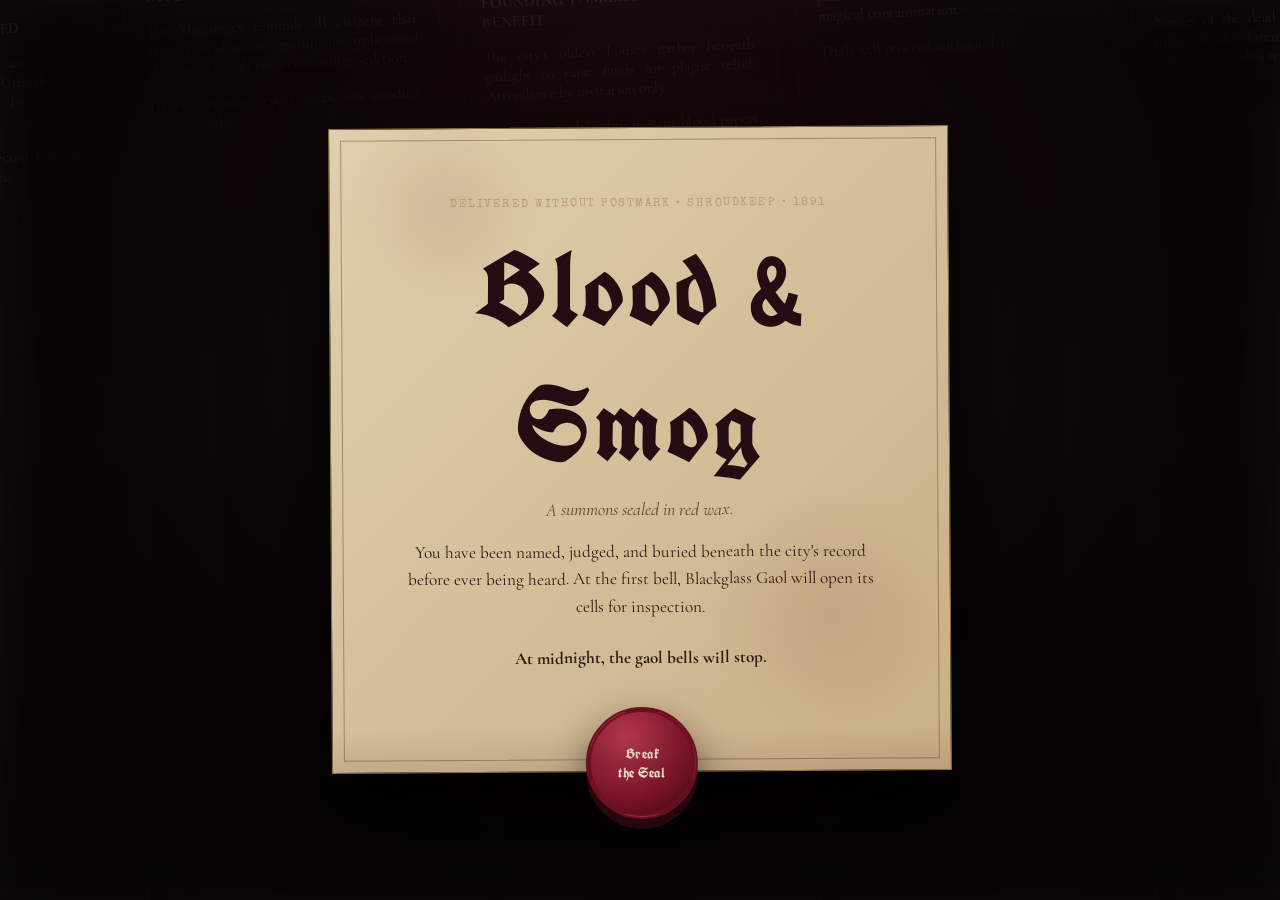
==== index.html @ 16b52034 "Add files via upload" ====
<!doctype html>
<html lang="en">
<head>
  <meta charset="utf-8">
  <meta name="viewport" content="width=device-width, initial-scale=1">
  <meta name="description" content="Blood & Smog — a gothic horror campaign set in Shroudkeep, 1891.">
  <title>Blood & Smog | Break the Seal</title>
  <link rel="stylesheet" href="styles.css">
</head>
<body class="landing-page">
  <div class="newspaper-wall" aria-hidden="true">
    <article class="news-column"><h2>The Shroudkeep Chronicle</h2><strong>PLAGUE CURFEW EXTENDED</strong><p>Citizens of the lower wards are ordered indoors before the ninth bell. Unauthorized gatherings will be dispersed by Sentinel authority.</p><p>Factory output remains unaffected. Officials deny reports of missing workers.</p></article>
    <article class="news-column"><h2>Evening Gazette</h2><strong>MAGIC REMAINS A CAPITAL OFFENCE</strong><p>The Magistracy reminds all citizens that possession of arcane instruments, unlicensed charms, or occult texts constitutes sedition.</p><p>Informants may report suspicious conduct anonymously.</p></article>
    <article class="news-column"><h2>The Silk Street Register</h2><strong>FOUNDING FAMILIES HOST WINTER BENEFIT</strong><p>The city's oldest houses gather beneath gaslight to raise funds for plague relief. Attendance by invitation only.</p><p>Servants are advised to present blood papers at the eastern gate.</p></article>
    <article class="news-column"><h2>Morning Dispatch</h2><strong>BLACKGLASS GAOL AT CAPACITY</strong><p>Officials attribute the increase in arrests to public disorder, vagrancy, and suspected magical contamination.</p><p>Trials will proceed without delay.</p></article>
    <article class="news-column"><h2>The Hems Broadside</h2><strong>ANOTHER SHIFT, ANOTHER FUNERAL</strong><p>Names of the dead have been removed by order of the foreman. Their families are advised that debts remain payable.</p><p class="redacted">Someone is keeping a second list.</p></article>
  </div>

  <main class="letter" aria-label="Sealed campaign invitation">
    <p class="document-kicker">Delivered without postmark • Shroudkeep • 1891</p>
    <h1 class="landing-title">Blood &amp; Smog</h1>
    <p class="landing-subtitle">A summons sealed in red wax.</p>
    <p class="letter-copy">You have been named, judged, and buried beneath the city's record before ever being heard. At the first bell, Blackglass Gaol will open its cells for inspection.</p>
    <p class="letter-copy"><strong>At midnight, the gaol bells will stop.</strong></p>
    <button class="seal-button" id="breakSeal" aria-label="Break the wax seal and enter">Break<br>the Seal</button>
  </main>

  <div class="transition-overlay" id="transitionOverlay"></div>
  <script>
    document.getElementById('breakSeal').addEventListener('click', () => {
      const crack = document.createElement('div');
      crack.className = 'seal-crack';
      document.body.appendChild(crack);
      document.getElementById('transitionOverlay').classList.add('active');
      setTimeout(() => window.location.href = 'home.html', 900);
    });
  </script>
</body>
</html>
---- styles.css ----
@import url('https://fonts.googleapis.com/css2?family=Cormorant+Garamond:ital,wght@0,400;0,500;0,600;0,700;1,400;1,600&family=Special+Elite&family=UnifrakturCook:wght@700&display=swap');

:root {
  --black: #090707;
  --coal: #151111;
  --coal-2: #211818;
  --paper: #d7c4a4;
  --paper-dim: #aa987f;
  --bone: #eee0c8;
  --blood: #8a1328;
  --blood-bright: #b31f38;
  --blood-dark: #3d0711;
  --brass: #9a7748;
  --line: rgba(154,119,72,.42);
  --shadow: rgba(0,0,0,.72);
  --content: 1120px;
}

* { box-sizing: border-box; }
html { scroll-behavior: smooth; }
body {
  margin: 0;
  min-height: 100vh;
  color: var(--paper);
  font-family: 'Cormorant Garamond', Georgia, serif;
  font-size: 18px;
  background:
    radial-gradient(circle at 50% -15%, rgba(138,19,40,.23), transparent 34%),
    linear-gradient(180deg, #0b0808 0%, #130d0e 50%, #080606 100%);
  overflow-x: hidden;
}
body::before {
  content: '';
  position: fixed;
  inset: 0;
  pointer-events: none;
  z-index: -3;
  background:
    repeating-linear-gradient(0deg, transparent 0 3px, rgba(255,255,255,.014) 4px),
    repeating-linear-gradient(90deg, transparent 0 179px, rgba(215,196,164,.025) 180px);
}
body::after {
  content: '';
  position: fixed;
  inset: -20%;
  pointer-events: none;
  z-index: -2;
  background:
    radial-gradient(ellipse at 18% 35%, rgba(138,19,40,.25), transparent 26%),
    radial-gradient(ellipse at 80% 65%, rgba(86,10,24,.22), transparent 30%),
    radial-gradient(ellipse at 52% 10%, rgba(255,255,255,.04), transparent 22%);
  filter: blur(30px);
  animation: bloodMist 20s ease-in-out infinite alternate;
}
@keyframes bloodMist { to { transform: translate3d(5%, -3%, 0) scale(1.08); } }

a { color: inherit; }
img { max-width: 100%; display: block; }
button, input, select, textarea { font: inherit; }

.site-shell { position: relative; z-index: 1; }
.container { width: min(var(--content), calc(100% - 30px)); margin: 0 auto; }

.ash,
.blood-rain {
  position: fixed;
  inset: 0;
  pointer-events: none;
  z-index: 0;
}
.ash {
  opacity: .12;
  background-image: radial-gradient(circle, #d8c9b1 0 1px, transparent 1.5px);
  background-size: 43px 57px;
  animation: ashFall 28s linear infinite;
}
.blood-rain {
  opacity: .08;
  background-image: repeating-linear-gradient(105deg, transparent 0 28px, rgba(179,31,56,.7) 29px 30px, transparent 31px 75px);
  background-size: 180px 360px;
  animation: rainMove 14s linear infinite;
}
@keyframes ashFall { to { background-position: 120px 380px; } }
@keyframes rainMove { to { background-position: 180px 360px; } }

.blackletter,
.title-main,
.landing-title,
.section h2,
.content-section h2,
.dashboard-section h3,
.login-container h2,
.map-title {
  font-family: 'UnifrakturCook', Georgia, serif;
  font-weight: 700;
  letter-spacing: .025em;
}

.main-header {
  text-align: center;
  padding: 34px 20px 22px;
  border-bottom: 1px solid var(--line);
  background: linear-gradient(180deg, rgba(8,6,6,.98), rgba(21,13,14,.9));
  box-shadow: 0 20px 50px rgba(0,0,0,.45);
}
.eyebrow,
.record-label,
.document-kicker,
.update-date {
  font-family: 'Special Elite', monospace;
  text-transform: uppercase;
  letter-spacing: .13em;
  color: #b99a6d;
  font-size: .72rem;
}
.title-main {
  margin: 4px 0 2px;
  color: var(--bone);
  font-size: clamp(3rem, 8vw, 5.8rem);
  text-shadow: 0 4px 0 #000, 0 0 30px rgba(138,19,40,.58);
}
.subtitle { margin: 0; color: var(--paper-dim); font-style: italic; font-size: 1.06rem; }
.divider { width: min(460px, 78%); margin: 15px auto 0; border-top: 1px solid var(--brass); position: relative; }
.divider::after { content:'✦'; position:absolute; left:50%; top:50%; transform:translate(-50%,-50%); background:#110c0d; color:var(--blood-bright); padding:0 12px; }

.main-nav {
  position: sticky;
  top: 0;
  z-index: 40;
  display: flex;
  justify-content: center;
  gap: 8px;
  padding: 9px 14px;
  background: rgba(8,6,6,.96);
  border-bottom: 1px solid var(--line);
  backdrop-filter: blur(12px);
}
.nav-link {
  text-decoration: none;
  padding: 9px 15px;
  color: var(--paper-dim);
  font-weight: 700;
  letter-spacing: .045em;
  border-bottom: 2px solid transparent;
  transition: .2s ease;
  white-space: nowrap;
}
.nav-link:hover,
.nav-link.active { color: var(--bone); border-color: var(--blood-bright); text-shadow: 0 0 15px rgba(179,31,56,.5); }
.nav-link.special { color: #dcb9bd; }

main { padding: 34px 0 72px; }
.section,
.content-section,
.dashboard-section,
.login-container {
  position: relative;
  padding: clamp(24px, 4vw, 42px);
  margin-bottom: 24px;
  background:
    linear-gradient(135deg, rgba(35,23,23,.96), rgba(14,10,10,.98)),
    repeating-linear-gradient(0deg, transparent 0 22px, rgba(215,196,164,.018) 23px);
  border: 1px solid var(--line);
  box-shadow: 0 22px 54px rgba(0,0,0,.46);
}
.section::before,
.content-section::before {
  content:'';
  position:absolute;
  inset:8px;
  border:1px solid rgba(154,119,72,.16);
  pointer-events:none;
}
.section h2,
.content-section h2,
.dashboard-section h3,
.login-container h2 {
  margin: 0 0 15px;
  color: var(--bone);
  font-size: clamp(2.1rem, 5vw, 3.5rem);
  text-shadow: 0 3px 0 #000, 0 0 20px rgba(138,19,40,.4);
}
.section p,
.content-section p { line-height: 1.72; color: #d0bea4; }

.intro-hero {
  position: relative;
  min-height: 470px;
  display: grid;
  align-items: end;
  overflow: hidden;
  margin-bottom: 26px;
  border: 1px solid var(--line);
  background:
    linear-gradient(180deg, rgba(7,5,5,.12), rgba(7,5,5,.96)),
    radial-gradient(circle at 50% 40%, rgba(138,19,40,.3), transparent 30%),
    repeating-linear-gradient(90deg, #1c1717 0 9px, #0b0909 10px 14px);
}
.intro-hero::before {
  content:'';
  position:absolute;
  inset:0;
  background:
    linear-gradient(90deg, transparent 0 15%, rgba(0,0,0,.72) 15% 18%, transparent 18% 38%, rgba(0,0,0,.72) 38% 41%, transparent 41% 61%, rgba(0,0,0,.72) 61% 64%, transparent 64% 84%, rgba(0,0,0,.72) 84% 87%, transparent 87%),
    repeating-linear-gradient(0deg, transparent 0 58px, rgba(154,119,72,.2) 59px 61px);
  opacity:.82;
}
.intro-hero::after {
  content:'BLACKGLASS GAOL • INTAKE 1891';
  position:absolute;
  top:34px;
  right:5%;
  color:rgba(199,60,79,.7);
  border:3px double rgba(179,31,56,.65);
  padding:9px 13px;
  transform:rotate(-6deg);
  font:700 .9rem 'Special Elite', monospace;
  letter-spacing:.11em;
}
.hero-content { position:relative; z-index:2; max-width:840px; padding:clamp(30px,7vw,70px); }
.hero-content h2 { margin:0 0 10px; font:700 clamp(3rem,8vw,6rem) 'UnifrakturCook', serif; color:var(--bone); text-shadow:0 5px 0 #000, 0 0 28px rgba(138,19,40,.55); }
.hero-text { font-size:1.18rem; line-height:1.7; color:#ead9c0; }

.card-grid,
.rule-grid,
.dossier-grid,
.dashboard-grid,
.stat-grid {
  display:grid;
  grid-template-columns:repeat(12,1fr);
  gap:17px;
}
.card,
.rule-card,
.dossier-card,
.stat-card {
  grid-column:span 4;
  padding:23px;
  background:rgba(9,7,7,.72);
  border:1px solid rgba(154,119,72,.3);
  border-top:3px solid var(--blood);
  box-shadow:0 12px 30px rgba(0,0,0,.32);
}
.card h3,
.rule-card h3,
.dossier-card h3,
.stat-card h4 {
  margin:0 0 8px;
  color:var(--bone);
  font-size:1.55rem;
}
.card p,
.rule-card p,
.dossier-card p { color:#cbb99f; line-height:1.62; }
.card-button,
.login-button,
.logout-button,
.save-button,
.dice-btn,
.note-action-btn,
.close-editor-btn {
  display:inline-block;
  border:1px solid var(--brass);
  background:linear-gradient(180deg, rgba(138,19,40,.88), rgba(61,7,17,.96));
  color:var(--bone);
  padding:10px 15px;
  text-decoration:none;
  cursor:pointer;
  transition:.2s ease;
}
.card-button:hover,
.login-button:hover,
.logout-button:hover,
.save-button:hover,
.dice-btn:hover,
.note-action-btn:hover { transform:translateY(-2px); filter:brightness(1.15); box-shadow:0 8px 20px rgba(0,0,0,.34); }

.warning-box { border-left:4px solid var(--blood-bright); padding:18px 20px; background:rgba(138,19,40,.12); margin:18px 0; }
.status { display:inline-block; padding:4px 8px; border:1px solid currentColor; color:#c9a76f; font:.72rem 'Special Elite', monospace; text-transform:uppercase; letter-spacing:.08em; }
.status-danger { color:#d45b6d; }
.status-known { color:#aeb78f; }
.redacted { color:transparent; background:#070606; padding:0 .2em; user-select:none; }
.redacted:hover { color:#d7c9b2; }

.update-list { display:grid; gap:13px; }
.update-item { padding:17px 19px; border-left:3px solid var(--blood); background:rgba(0,0,0,.24); }
.update-item p { margin:.35rem 0 0; }

/* Interactive map */
.map-frame { position:relative; padding:18px; background:#0c0909; border:1px solid var(--brass); box-shadow:0 24px 55px rgba(0,0,0,.5); }
.map-frame::before { content:''; position:absolute; inset:10px; border:1px solid rgba(154,119,72,.28); pointer-events:none; z-index:4; }
.interactive-map { position:relative; overflow:hidden; background:#151010; }
.interactive-map img { width:100%; filter:sepia(.35) contrast(1.15) brightness(.7) saturate(.75); transition:.4s ease; }
.interactive-map:hover img { filter:sepia(.2) contrast(1.15) brightness(.82) saturate(.85); }
.map-hotspot {
  position:absolute;
  z-index:5;
  width:28px;
  height:28px;
  border-radius:50%;
  border:2px solid #e3bd79;
  background:rgba(138,19,40,.86);
  color:#fff2dd;
  cursor:pointer;
  box-shadow:0 0 0 6px rgba(138,19,40,.18), 0 0 22px rgba(179,31,56,.65);
  animation:pulse 2.2s ease-in-out infinite;
}
.map-hotspot::after { content:attr(data-label); position:absolute; left:36px; top:50%; transform:translateY(-50%); width:max-content; max-width:180px; color:var(--bone); background:rgba(8,6,6,.9); border:1px solid var(--brass); padding:6px 9px; font-weight:700; opacity:0; pointer-events:none; transition:.2s ease; }
.map-hotspot:hover::after,
.map-hotspot:focus::after { opacity:1; }
@keyframes pulse { 50% { transform:scale(1.12); box-shadow:0 0 0 11px rgba(138,19,40,.06), 0 0 26px rgba(179,31,56,.78); } }
.map-details { margin-top:18px; min-height:180px; padding:24px; background:rgba(7,5,5,.75); border-left:4px solid var(--blood); }
.map-details h3 { margin:0 0 8px; color:var(--bone); font-size:1.8rem; }
.map-details p { margin:.45rem 0; }
.map-note-grid { display:grid; grid-template-columns:1fr 1fr; gap:18px; align-items:start; }
.map-note-grid img { border:1px solid var(--line); filter:sepia(.35) brightness(.82) contrast(1.08); }

/* Forms / player files */
.login-container { max-width:680px; margin:20px auto; }
.form-group { display:grid; gap:8px; margin-bottom:16px; }
label { color:#c9a76f; }
input, select, textarea { width:100%; padding:11px 12px; color:var(--bone); background:rgba(0,0,0,.42); border:1px solid rgba(154,119,72,.56); }
textarea { min-height:180px; resize:vertical; }
.player-dashboard { display:none; }
.player-dashboard.active { display:block; }
.dashboard-header { display:flex; align-items:center; justify-content:space-between; gap:14px; flex-wrap:wrap; margin-bottom:20px; }
.dashboard-section { grid-column:span 6; }
.dashboard-section.wide { grid-column:span 12; }
.stat-card { grid-column:span 4; }
.stat-card.large-card { grid-column:span 6; }
.abilities-grid { display:grid; grid-template-columns:repeat(3,1fr); gap:9px; }
.ability { text-align:center; border:1px solid rgba(154,119,72,.3); padding:9px; }
.ability-name { color:#c9a76f; font-size:.75rem; }
.ability-score { font-size:1.35rem; }
.attack-item, .saved-note-item, .history-item { padding:11px; margin:8px 0; background:rgba(0,0,0,.28); border-left:2px solid var(--blood); }
.dice-buttons, .saved-note-actions { display:flex; gap:8px; flex-wrap:wrap; }
.dice-result-display { text-align:center; padding:22px; margin:15px 0; border:1px solid var(--line); background:rgba(0,0,0,.3); }
.result-value { font-size:3rem; color:#cfad75; }
.note-editor { display:none; }
.note-editor.active { display:block; }
.note-editor-header { display:flex; justify-content:space-between; margin-bottom:10px; }
.new-note-form { display:flex; gap:10px; margin-bottom:14px; }
.new-note-form input { flex:1; }

.main-footer { text-align:center; padding:30px 18px; color:var(--paper-dim); border-top:1px solid var(--line); background:rgba(7,5,5,.96); }
.footer-quote { color:#c9a76f; font-style:italic; }

/* Letter splash */
.landing-page { display:grid; place-items:center; min-height:100vh; overflow:hidden; }
.newspaper-wall {
  position:fixed;
  inset:-10%;
  z-index:-2;
  display:grid;
  grid-template-columns:repeat(5, minmax(260px,1fr));
  gap:18px;
  opacity:.2;
  transform:rotate(-3deg) scale(1.08);
  animation:newsCrawl 34s linear infinite alternate;
}
.news-column { padding:20px; color:#bda98d; border:1px solid rgba(215,196,164,.2); background:#1a1414; font-size:.9rem; line-height:1.25; text-align:justify; }
.news-column h2 { margin:0 0 10px; font-family:'UnifrakturCook',serif; font-size:2rem; color:#ddc9aa; }
@keyframes newsCrawl { to { transform:translate3d(-4%,3%,0) rotate(-1deg) scale(1.1); } }
.landing-page::after {
  content:'';
  position:fixed;
  inset:0;
  z-index:-1;
  background:
    radial-gradient(circle at 50% 48%, transparent 0 18%, rgba(7,4,5,.7) 58%, #050303 100%),
    linear-gradient(180deg, rgba(138,19,40,.12), rgba(0,0,0,.78));
}
.letter {
  position:relative;
  width:min(620px, calc(100% - 34px));
  padding:clamp(34px,7vw,58px) clamp(28px,7vw,70px) 76px;
  text-align:center;
  color:#2c1a17;
  background:
    radial-gradient(circle at 18% 12%, rgba(112,49,35,.11), transparent 13%),
    radial-gradient(circle at 81% 76%, rgba(112,49,35,.13), transparent 18%),
    linear-gradient(135deg,#e0cfad,#c9b087);
  border:1px solid #8b6f48;
  box-shadow:0 30px 90px rgba(0,0,0,.86);
  transform:rotate(-.35deg);
}
.letter::before { content:''; position:absolute; inset:11px; border:1px solid rgba(89,54,36,.42); pointer-events:none; }
.letter::after { content:''; position:absolute; left:0; right:0; bottom:0; height:44px; background:linear-gradient(180deg,transparent,rgba(77,33,30,.12)); }
.landing-title { margin:4px 0 6px; font-size:clamp(3.6rem,11vw,6.5rem); color:#250c12; text-shadow:none; }
.landing-subtitle { margin:0 auto 18px; color:#5f4538; font-style:italic; }
.letter-copy { max-width:470px; margin:0 auto 24px; line-height:1.58; font-size:1.08rem; }
.seal-button {
  position:absolute;
  left:50%;
  bottom:-48px;
  transform:translateX(-50%);
  width:112px;
  height:112px;
  border-radius:50%;
  border:5px double #6b101f;
  background:radial-gradient(circle at 35% 25%, #b6374c, #741126 64%, #390810);
  color:#f1dcc5;
  font:700 .9rem 'UnifrakturCook',serif;
  letter-spacing:.035em;
  cursor:pointer;
  box-shadow:0 10px 0 #27070c,0 18px 40px rgba(0,0,0,.58);
  transition:.25s ease;
}
.seal-button:hover { transform:translateX(-50%) translateY(-4px) rotate(-3deg); filter:brightness(1.12); }
.transition-overlay { position:fixed; inset:0; z-index:999; background:#090506; opacity:0; pointer-events:none; transition:opacity .58s ease; }
.transition-overlay.active { opacity:1; pointer-events:all; }
.seal-crack { position:fixed; inset:0; z-index:1000; pointer-events:none; background:radial-gradient(circle,transparent 0 9%,rgba(220,188,143,.9) 9.2% 9.6%,transparent 9.9%); animation:crack .85s ease forwards; }
@keyframes crack { from{opacity:0;transform:scale(.35)} 30%{opacity:1} to{opacity:0;transform:scale(4)} }

.page-transition { position:fixed; inset:0; z-index:1000; background:#090506; opacity:0; pointer-events:none; transition:opacity .32s ease; }
.page-transition.active { opacity:1; pointer-events:all; }
.page-transition.active::after { content:'THE RECORD CLOSES'; position:absolute; inset:0; display:grid; place-items:center; color:#c9a76f; font:1rem 'Special Elite',monospace; letter-spacing:.15em; }

@media (max-width:900px) {
  .card,.rule-card,.dossier-card { grid-column:span 6; }
  .dashboard-section,.dashboard-section.wide { grid-column:span 12; }
  .stat-card,.stat-card.large-card { grid-column:span 6; }
  .map-note-grid { grid-template-columns:1fr; }
}
@media (max-width:680px) {
  body { font-size:17px; }
  .main-nav { justify-content:flex-start; overflow-x:auto; }
  .card,.rule-card,.dossier-card,.stat-card,.stat-card.large-card { grid-column:span 12; }
  .new-note-form { flex-direction:column; }
  .letter { padding-bottom:72px; }
  .map-hotspot::after { display:none; }
}
@media (prefers-reduced-motion: reduce) {
  *,*::before,*::after { animation-duration:.001ms !important; animation-iteration-count:1 !important; scroll-behavior:auto !important; }
}
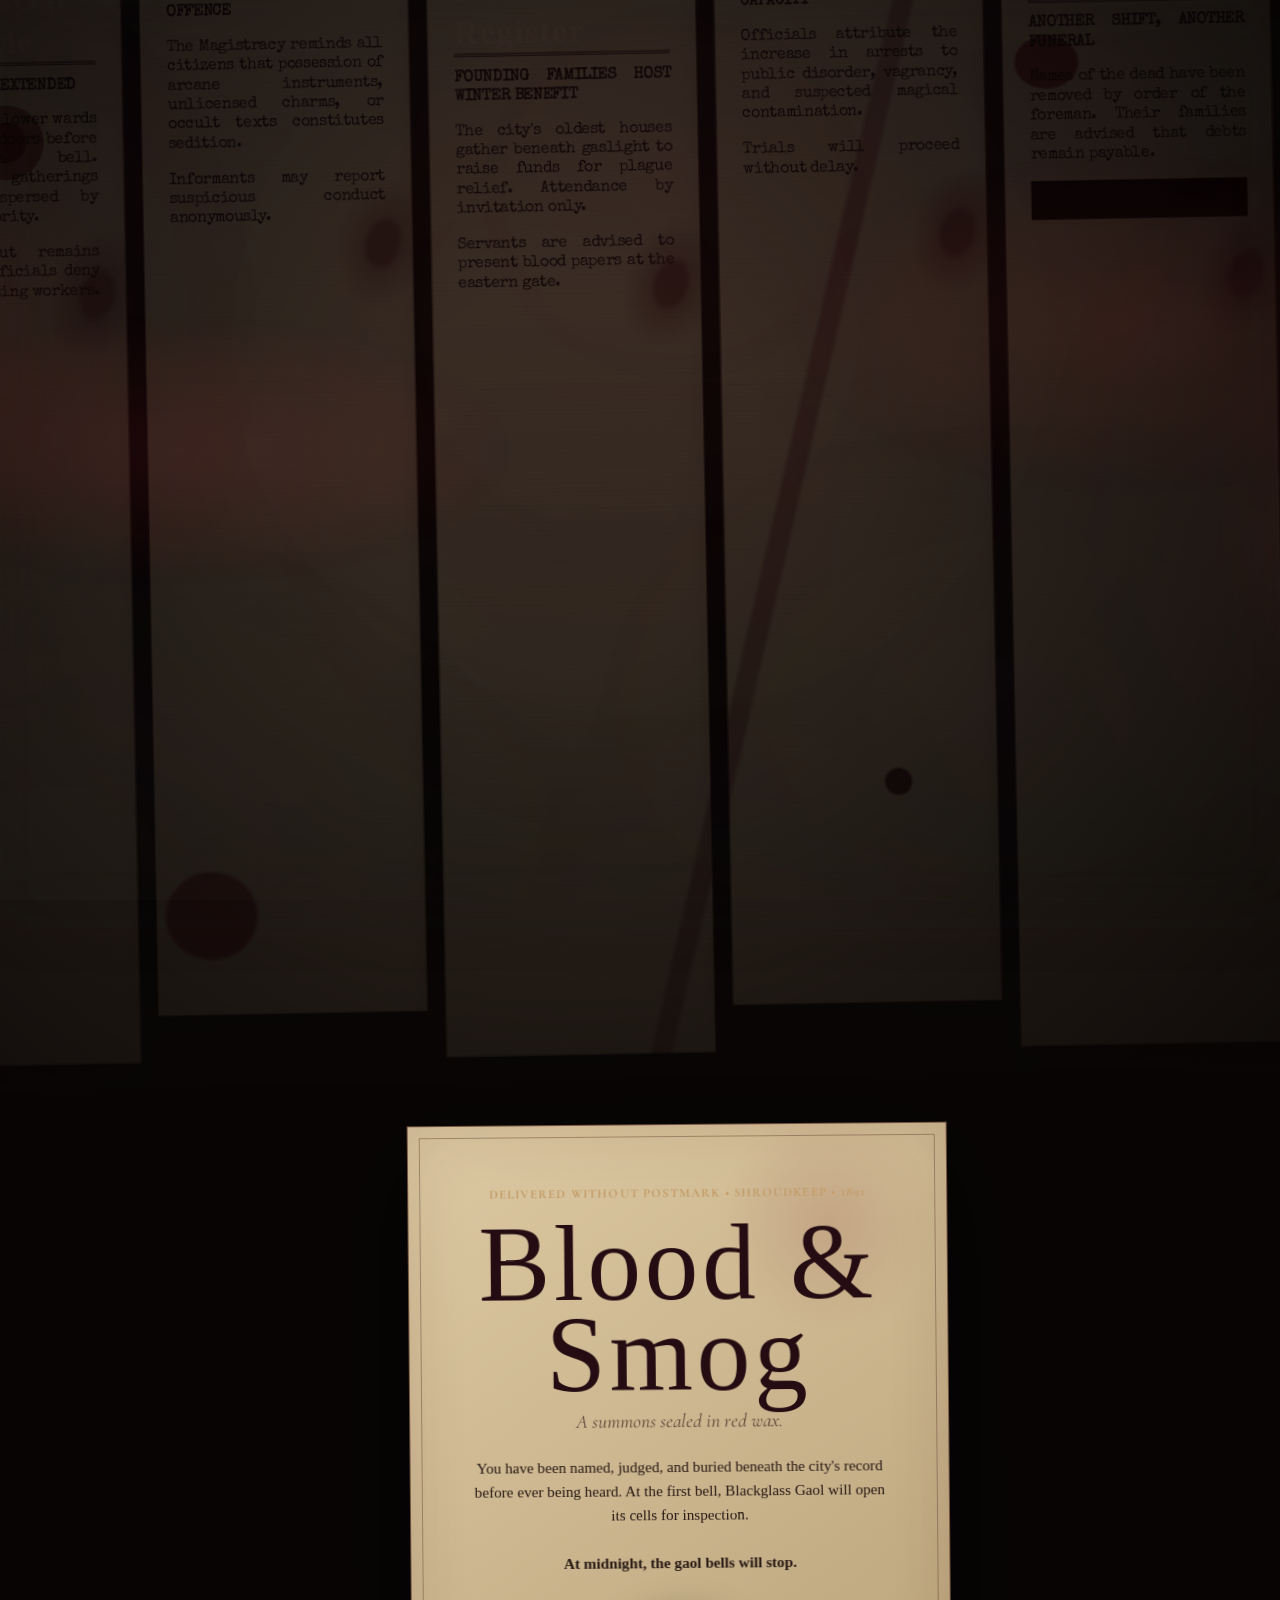
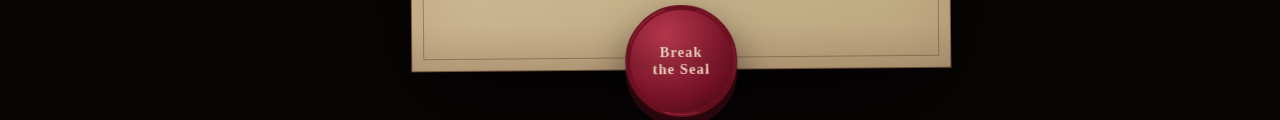
==== commit 07ffd763: "Add files via upload" ====
--- a/index.html
+++ b/index.html
@@ -35,5 +35,5 @@
       setTimeout(() => window.location.href = 'home.html', 900);
     });
   </script>
-</body>
+<script src="script.js"></script></body>
 </html>
--- a/styles.css
+++ b/styles.css
@@ -433,3 +433,456 @@
 @media (prefers-reduced-motion: reduce) {
   *,*::before,*::after { animation-duration:.001ms !important; animation-iteration-count:1 !important; scroll-behavior:auto !important; }
 }
+
+/* === Vampiric Victorian revision === */
+@import url('https://fonts.googleapis.com/css2?family=Estonia&family=Jim+Nightshade&family=Special+Elite&display=swap');
+
+body {
+  font-family: 'Special Elite', 'Courier New', monospace;
+  font-size: 16px;
+  line-height: 1.65;
+  background:
+    radial-gradient(circle at 50% -10%, rgba(116,0,20,.25), transparent 32%),
+    linear-gradient(180deg, #050303 0%, #100708 48%, #030202 100%);
+}
+
+.blackletter,
+.title-main,
+.landing-title,
+.section h2,
+.content-section h2,
+.dashboard-section h3,
+.login-container h2,
+.map-title,
+.hero-content h2 {
+  font-family: 'Jim Nightshade', Georgia, serif;
+  font-weight: 400;
+  letter-spacing: .035em;
+}
+
+.title-main {
+  font-size: clamp(3.2rem, 8vw, 6rem);
+  line-height: .92;
+}
+.section h2,
+.content-section h2,
+.dashboard-section h3,
+.login-container h2 { line-height: 1; }
+.card h3,
+.rule-card h3,
+.dossier-card h3,
+.map-details h3,
+.stat-card h4 {
+  font-family: 'Jim Nightshade', Georgia, serif;
+  font-size: 2rem;
+  font-weight: 400;
+  letter-spacing: .025em;
+}
+.subtitle,
+.landing-subtitle,
+.footer-quote { font-family: 'Estonia', cursive; font-size: 1.65rem; }
+
+/* Animated bloodied newspaper wall */
+.landing-page {
+  background: #080404;
+  overflow: hidden;
+}
+.newspaper-wall {
+  position: fixed;
+  inset: -8%;
+  display: grid;
+  grid-template-columns: repeat(5, minmax(250px, 1fr));
+  gap: 16px;
+  padding: 22px;
+  background: #17100d;
+  transform: rotate(-1.1deg) scale(1.08);
+  animation: newspaperDrift 28s ease-in-out infinite alternate;
+}
+.newspaper-wall::before,
+.newspaper-wall::after {
+  content: '';
+  position: absolute;
+  inset: 0;
+  pointer-events: none;
+}
+.newspaper-wall::before {
+  background:
+    radial-gradient(circle at 12% 22%, rgba(92,0,12,.9) 0 18px, rgba(92,0,12,.58) 19px 34px, transparent 35px),
+    radial-gradient(ellipse at 83% 17%, rgba(120,0,18,.72) 0 28px, transparent 31px),
+    radial-gradient(circle at 72% 76%, rgba(76,0,10,.82) 0 11px, transparent 14px),
+    radial-gradient(ellipse at 25% 86%, rgba(122,0,22,.62) 0 40px, transparent 45px),
+    linear-gradient(104deg, transparent 0 62%, rgba(92,0,13,.35) 62.3% 63.2%, transparent 63.5%);
+  mix-blend-mode: multiply;
+  animation: bloodPulse 7s ease-in-out infinite alternate;
+  z-index: 3;
+}
+.newspaper-wall::after {
+  background:
+    repeating-linear-gradient(0deg, transparent 0 3px, rgba(0,0,0,.055) 4px),
+    radial-gradient(circle at center, transparent 20%, rgba(0,0,0,.78) 100%);
+  z-index: 4;
+}
+.news-column {
+  position: relative;
+  min-height: 120vh;
+  padding: 30px 24px;
+  color: #271a16;
+  background:
+    linear-gradient(rgba(224,207,171,.93), rgba(183,157,119,.9)),
+    repeating-linear-gradient(90deg, transparent 0 2px, rgba(70,45,30,.04) 3px);
+  border: 1px solid #7a6047;
+  box-shadow: 0 8px 30px rgba(0,0,0,.55);
+  filter: sepia(.45) contrast(1.08);
+  animation: paperFlutter 9s ease-in-out infinite alternate;
+}
+.news-column:nth-child(even) { animation-delay: -4s; transform: translateY(-4%); }
+.news-column:nth-child(3n) { animation-delay: -7s; }
+.news-column::before {
+  content:'';
+  position:absolute;
+  width:90px;height:130px;
+  right:-18px;top:28%;
+  background: radial-gradient(ellipse, rgba(112,0,17,.78) 0 20%, rgba(112,0,17,.38) 30%, transparent 68%);
+  transform: rotate(18deg);
+  opacity:.75;
+}
+.news-column h2 { font-family: Georgia, serif; letter-spacing:.03em; border-bottom:3px double #38251d; }
+@keyframes newspaperDrift { to { transform: rotate(.8deg) scale(1.12) translate3d(-1.5%,1.2%,0); } }
+@keyframes paperFlutter { to { transform: translateY(10px) rotate(.25deg); } }
+@keyframes bloodPulse { from { opacity:.74; } to { opacity:1; filter:saturate(1.2); } }
+
+.letter {
+  width: min(560px, calc(100% - 34px));
+  max-height: 82vh;
+  padding: clamp(28px, 5vw, 48px);
+  background:
+    radial-gradient(circle at 78% 18%, rgba(104,0,16,.11), transparent 18%),
+    linear-gradient(145deg, #dcc8a2, #bda77f);
+  color: #281813;
+  border: 1px solid #72533e;
+  box-shadow: 0 30px 100px rgba(0,0,0,.86), inset 0 0 60px rgba(72,34,22,.13);
+  transform: rotate(-.5deg);
+}
+.landing-title { font-size: clamp(4rem, 11vw, 7rem); line-height:.85; }
+.landing-subtitle { margin-top:.25rem; }
+.letter-copy { font-size:.95rem; line-height:1.58; }
+
+/* Richer vampiric details */
+.main-header::after {
+  content:'V';
+  position:absolute;
+  left:50%; top:17px;
+  transform:translateX(-50%);
+  color:rgba(139,0,25,.12);
+  font:400 8rem 'Jim Nightshade', serif;
+  pointer-events:none;
+}
+.main-header { position:relative; overflow:hidden; }
+.section,
+.content-section,
+.dashboard-section,
+.login-container {
+  background:
+    radial-gradient(circle at 90% 5%, rgba(104,0,17,.12), transparent 25%),
+    linear-gradient(135deg, rgba(30,15,17,.97), rgba(8,6,6,.99));
+  border-color: rgba(130,70,60,.52);
+}
+.section::after,
+.content-section::after {
+  content:'';
+  position:absolute;
+  width:110px;height:60px;
+  right:18px;bottom:12px;
+  background:radial-gradient(ellipse, rgba(112,0,18,.2), transparent 68%);
+  pointer-events:none;
+}
+
+.vintage-map-image {
+  width:100%;
+  max-height:720px;
+  object-fit:cover;
+  filter: sepia(.72) grayscale(.2) contrast(1.18) brightness(.72);
+  border:1px solid rgba(154,119,72,.65);
+  box-shadow:0 18px 50px rgba(0,0,0,.65), inset 0 0 40px rgba(90,0,16,.25);
+}
+.country-map { object-fit:contain; background:#d1bea0; }
+.map-credit { font-size:.72rem; color:var(--paper-dim); margin-top:10px; }
+
+@media (max-width: 760px) {
+  .main-nav { justify-content:flex-start; overflow-x:auto; }
+  .nav-link { padding:8px 11px; font-size:.82rem; }
+  .newspaper-wall { grid-template-columns:repeat(3, minmax(240px,1fr)); }
+  .letter { max-height:none; }
+}
+
+/* =========================================================
+   FINAL ART DIRECTION — candlelit vampiric archive
+   ========================================================= */
+@import url('https://fonts.googleapis.com/css2?family=Alegreya:ital,wght@0,400;0,500;0,600;0,700;1,400;1,600&family=Cormorant+Garamond:ital,wght@0,500;0,600;0,700;1,500;1,600&family=Cormorant+SC:wght@500;600;700&family=Jim+Nightshade&family=Special+Elite&display=swap');
+
+:root {
+  --ink: #160f0f;
+  --ivory: #eadfc9;
+  --candle: #cf9951;
+  --candle-red: #8f1426;
+  --velvet: #290b11;
+}
+
+body {
+  font-family: 'Alegreya', Georgia, serif;
+  font-size: 18px;
+  line-height: 1.68;
+  background:
+    radial-gradient(ellipse at 18% 28%, rgba(108, 8, 25, .16), transparent 24%),
+    radial-gradient(ellipse at 82% 42%, rgba(123, 18, 30, .11), transparent 27%),
+    linear-gradient(180deg, #080606 0%, #130b0d 44%, #070505 100%);
+}
+
+/* Faint Victorian damask wallpaper behind the archive. */
+body::before {
+  background:
+    radial-gradient(circle at 50% 50%, transparent 0 22px, rgba(156, 112, 78, .035) 23px 24px, transparent 25px),
+    radial-gradient(circle at 0 0, transparent 0 18px, rgba(156, 112, 78, .028) 19px 20px, transparent 21px),
+    radial-gradient(circle at 100% 100%, transparent 0 18px, rgba(156, 112, 78, .028) 19px 20px, transparent 21px),
+    repeating-linear-gradient(0deg, transparent 0 3px, rgba(255,255,255,.008) 4px);
+  background-size: 92px 92px, 92px 92px, 92px 92px, auto;
+  opacity: .92;
+  animation: wallpaperDrift 45s ease-in-out infinite alternate;
+}
+@keyframes wallpaperDrift { to { background-position: 5px -7px, 3px -5px, 3px -5px, 0 0; } }
+
+/* Main display titles: dramatic but readable. */
+.title-main,
+.section h2,
+.content-section h2,
+.dashboard-section h3,
+.login-container h2,
+.map-title,
+.hero-content h2 {
+  font-family: 'Cormorant Garamond', Georgia, serif;
+  font-weight: 700;
+  letter-spacing: .015em;
+  line-height: .98;
+  text-wrap: balance;
+}
+
+/* Jim Nightshade is reserved for the campaign mark and wax-seal moments. */
+.landing-title,
+.blackletter {
+  font-family: 'Jim Nightshade', cursive;
+  font-weight: 400;
+}
+
+.title-main {
+  font-size: clamp(3.05rem, 7vw, 5.6rem);
+  margin-top: 1px;
+}
+
+.hero-content h2 {
+  font-size: clamp(3.1rem, 7vw, 5.7rem);
+  margin-bottom: 14px;
+}
+
+.section h2,
+.content-section h2,
+.dashboard-section h3,
+.login-container h2 {
+  font-size: clamp(2.1rem, 4.5vw, 3.4rem);
+  margin-bottom: 18px;
+}
+
+/* Editorial and archival subheads. */
+.eyebrow,
+.record-label,
+.document-kicker,
+.update-date,
+.card h3,
+.rule-card h3,
+.dossier-card h3,
+.map-details h3,
+.stat-card h4,
+.nav-link,
+.status,
+.ability-name,
+label {
+  font-family: 'Cormorant SC', 'Cormorant Garamond', serif;
+  text-transform: uppercase;
+  letter-spacing: .095em;
+  font-weight: 700;
+}
+
+.card h3,
+.rule-card h3,
+.dossier-card h3,
+.map-details h3,
+.stat-card h4 {
+  font-size: 1.42rem;
+  line-height: 1.15;
+}
+
+.eyebrow,
+.record-label,
+.document-kicker,
+.update-date {
+  font-size: .78rem;
+  color: #c29b68;
+}
+
+.subtitle,
+.footer-quote,
+.landing-subtitle {
+  font-family: 'Cormorant Garamond', Georgia, serif;
+  font-style: italic;
+  font-size: 1.2rem;
+}
+
+/* Typewriter is now only used for actual records and manufactured documents. */
+.news-column,
+.page-transition.active::after,
+.redacted,
+.typewritten,
+.document-copy {
+  font-family: 'Special Elite', 'Courier New', monospace;
+}
+
+/* Spacing cleanup. */
+.main-header { padding: 27px 20px 18px; }
+.main-nav { padding: 7px 12px; gap: 4px; }
+.nav-link { padding: 8px 12px 7px; font-size: .92rem; }
+main { padding-top: 27px; }
+.section,
+.content-section,
+.dashboard-section,
+.login-container { padding: clamp(23px, 3.6vw, 38px); margin-bottom: 20px; }
+.card,
+.rule-card,
+.dossier-card,
+.stat-card { padding: 20px; }
+.card p,
+.rule-card p,
+.dossier-card p { margin-bottom: .35rem; }
+
+/* Dark velvet panels with candle-burnished edges. */
+.section,
+.content-section,
+.dashboard-section,
+.login-container {
+  background:
+    linear-gradient(125deg, rgba(58, 18, 25, .11), transparent 28%),
+    radial-gradient(circle at 88% 8%, rgba(182, 85, 53, .07), transparent 25%),
+    linear-gradient(145deg, rgba(27, 16, 18, .975), rgba(7, 6, 6, .99));
+  box-shadow:
+    0 22px 55px rgba(0,0,0,.5),
+    inset 0 1px rgba(233, 213, 179, .025),
+    inset 0 0 55px rgba(76, 6, 18, .07);
+}
+
+/* Candle-and-blood ambient layer injected by script.js. */
+.ambient-effects {
+  position: fixed;
+  inset: 0;
+  z-index: 0;
+  overflow: hidden;
+  pointer-events: none;
+}
+.candle-glow {
+  position: absolute;
+  width: 430px;
+  height: 630px;
+  border-radius: 50%;
+  filter: blur(48px);
+  opacity: .13;
+  mix-blend-mode: screen;
+  background: radial-gradient(ellipse, rgba(199, 61, 55, .82) 0 8%, rgba(153, 31, 37, .38) 25%, rgba(102, 12, 24, .12) 50%, transparent 72%);
+  animation: candleFlicker 4.8s ease-in-out infinite alternate;
+}
+.candle-glow.left { left: -245px; top: 3%; }
+.candle-glow.right { right: -260px; top: 22%; animation-delay: -2.1s; }
+.candle-glow.low { left: 41%; bottom: -500px; opacity: .07; animation-delay: -3.2s; }
+@keyframes candleFlicker {
+  0% { transform: scale(.94) translateY(4px); opacity: .09; filter: blur(51px); }
+  28% { opacity: .16; }
+  45% { transform: scale(1.025) translateY(-2px); opacity: .11; }
+  72% { opacity: .18; }
+  100% { transform: scale(.98) translateY(2px); opacity: .13; filter: blur(45px); }
+}
+
+.smoke-veil {
+  position: absolute;
+  inset: -15%;
+  opacity: .09;
+  filter: blur(34px);
+  background:
+    radial-gradient(ellipse at 15% 85%, rgba(220,207,187,.32), transparent 28%),
+    radial-gradient(ellipse at 72% 72%, rgba(220,207,187,.2), transparent 30%),
+    radial-gradient(ellipse at 52% 28%, rgba(220,207,187,.12), transparent 24%);
+  animation: incenseDrift 28s ease-in-out infinite alternate;
+}
+@keyframes incenseDrift { to { transform: translate3d(7%, -4%, 0) scale(1.08); } }
+
+.blood-drip {
+  position: absolute;
+  top: -90px;
+  width: var(--drip-width, 5px);
+  height: var(--drip-height, 160px);
+  border-radius: 0 0 55% 55%;
+  opacity: 0;
+  background: linear-gradient(180deg, rgba(121, 6, 24, .05), rgba(139, 8, 31, .72) 33%, rgba(77, 3, 17, .92));
+  box-shadow: 0 0 12px rgba(104, 0, 20, .22);
+  transform-origin: top;
+  animation: bloodDescend var(--drip-speed, 12s) cubic-bezier(.2,.55,.3,1) forwards;
+}
+.blood-drip::after {
+  content: '';
+  position: absolute;
+  left: 50%;
+  bottom: -8px;
+  width: calc(var(--drip-width, 5px) * 2.25);
+  aspect-ratio: 1;
+  transform: translateX(-50%);
+  border-radius: 50% 50% 58% 42%;
+  background: #720719;
+}
+@keyframes bloodDescend {
+  0% { opacity: 0; transform: translateY(-20px) scaleY(.15); }
+  12% { opacity: .72; }
+  72% { opacity: .65; transform: translateY(var(--drip-distance, 62vh)) scaleY(1); }
+  100% { opacity: 0; transform: translateY(var(--drip-distance, 62vh)) scaleY(1.03); }
+}
+
+/* Let content sit above the atmospheric layer. */
+.site-shell,
+.landing-page .letter,
+.newspaper-wall { position: relative; z-index: 1; }
+
+/* Splash: candlelit letter over a living paper wall. */
+.landing-page::before {
+  content: '';
+  position: fixed;
+  inset: 0;
+  z-index: 0;
+  pointer-events: none;
+  background:
+    radial-gradient(ellipse at 14% 50%, rgba(177, 40, 46, .16), transparent 22%),
+    radial-gradient(ellipse at 88% 36%, rgba(192, 59, 48, .12), transparent 22%);
+  animation: splashCandle 5.2s ease-in-out infinite alternate;
+}
+@keyframes splashCandle { to { opacity: .58; filter: brightness(1.18); } }
+
+.letter {
+  width: min(540px, calc(100% - 36px));
+  padding: clamp(29px, 5vw, 46px) clamp(28px, 6vw, 55px) 70px;
+}
+.landing-title { font-size: clamp(4rem, 10vw, 6.7rem); }
+.seal-button { font-family: 'Cormorant SC', serif; letter-spacing: .08em; }
+
+@media (max-width: 680px) {
+  body { font-size: 17px; }
+  .title-main { font-size: clamp(2.8rem, 15vw, 4.2rem); }
+  .main-header { padding-top: 23px; }
+  .section h2,
+  .content-section h2,
+  .dashboard-section h3,
+  .login-container h2 { font-size: 2.15rem; }
+  .candle-glow { width: 290px; height: 480px; }
+}
